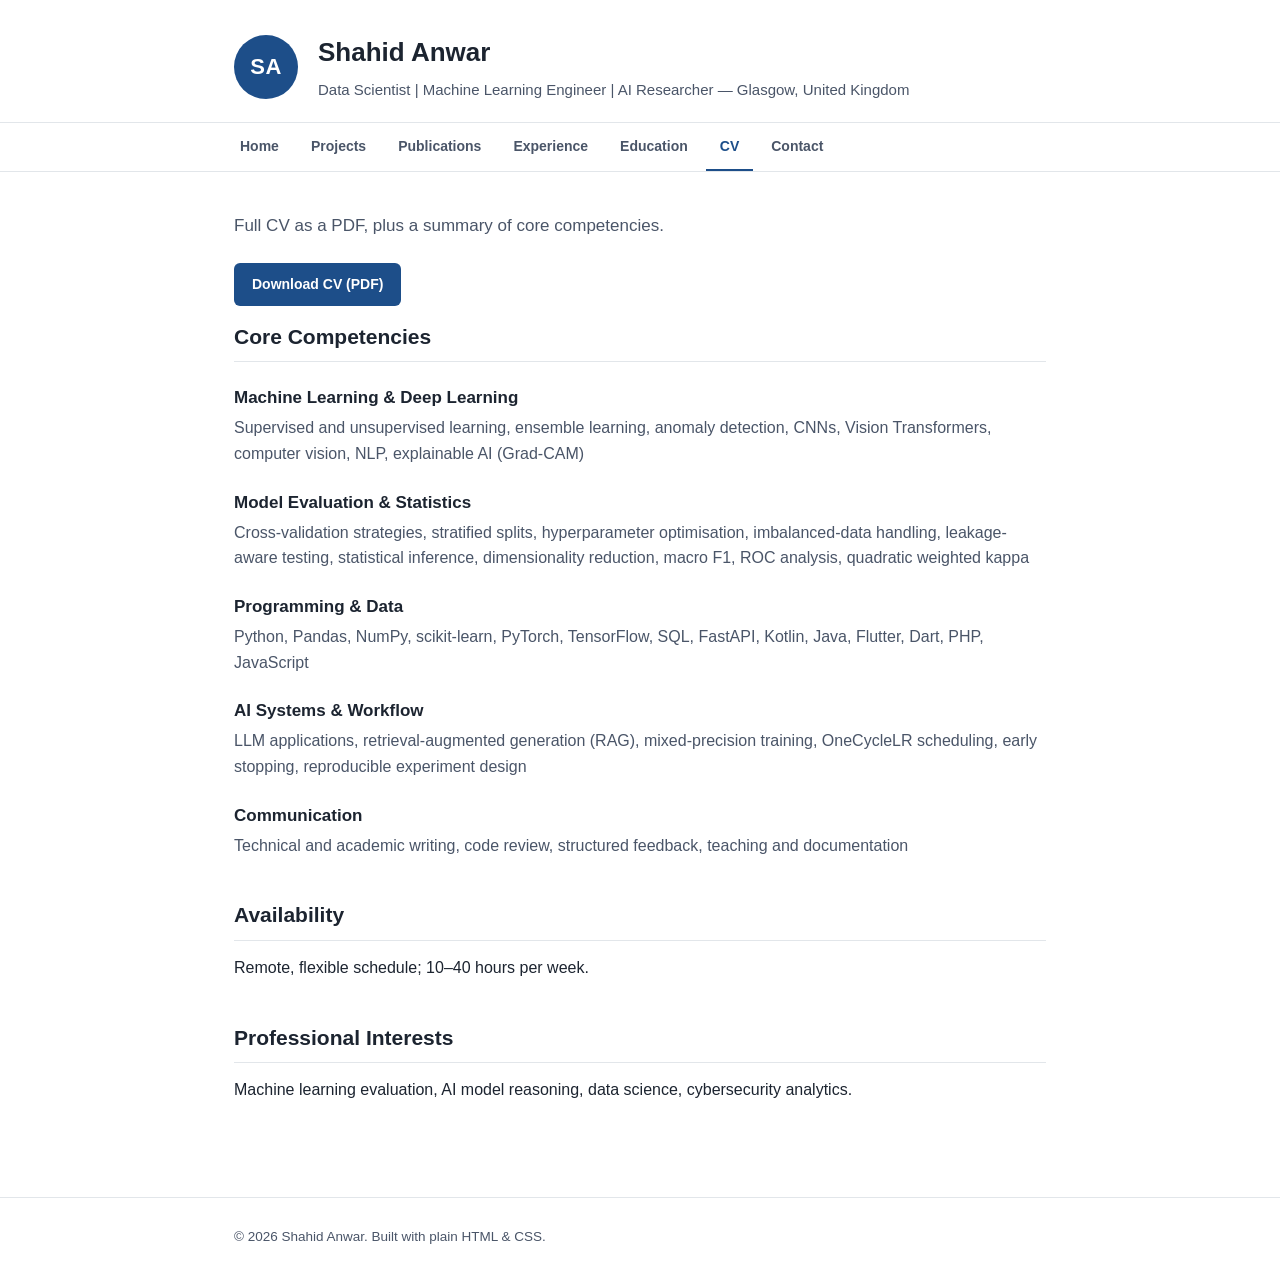
==== cv.html @ e5426f87 "Initial personal website" ====
<!DOCTYPE html>
<html lang="en">
<head>
<meta charset="UTF-8">
<meta name="viewport" content="width=device-width, initial-scale=1.0">
<title>CV | Shahid Anwar</title>
<link rel="stylesheet" href="css/style.css">
</head>
<body>
<header class="site-header">
  <div class="header-inner">
    <div class="avatar">SA</div>
    <div class="header-text">
      <h1>Shahid Anwar</h1>
      <p class="role">Data Scientist | Machine Learning Engineer | AI Researcher &mdash; Glasgow, United Kingdom</p>
    </div>
  </div>
  <nav class="site-nav">
    <ul>
      <li><a href="index.html">Home</a></li>
      <li><a href="projects.html">Projects</a></li>
      <li><a href="publications.html">Publications</a></li>
      <li><a href="experience.html">Experience</a></li>
      <li><a href="education.html">Education</a></li>
      <li><a href="cv.html" class="active">CV</a></li>
      <li><a href="contact.html">Contact</a></li>
    </ul>
  </nav>
</header>

<main>
  <div class="wrap">
    <p class="lede">Full CV as a PDF, plus a summary of core competencies.</p>
    <p><a class="btn" href="assets/Shahid_Anwar_CV.pdf" download>Download CV (PDF)</a></p>

    <h2>Core Competencies</h2>

    <div class="skill-group">
      <h3>Machine Learning &amp; Deep Learning</h3>
      <p>Supervised and unsupervised learning, ensemble learning, anomaly detection, CNNs, Vision Transformers, computer vision, NLP, explainable AI (Grad-CAM)</p>
    </div>

    <div class="skill-group">
      <h3>Model Evaluation &amp; Statistics</h3>
      <p>Cross-validation strategies, stratified splits, hyperparameter optimisation, imbalanced-data handling, leakage-aware testing, statistical inference, dimensionality reduction, macro F1, ROC analysis, quadratic weighted kappa</p>
    </div>

    <div class="skill-group">
      <h3>Programming &amp; Data</h3>
      <p>Python, Pandas, NumPy, scikit-learn, PyTorch, TensorFlow, SQL, FastAPI, Kotlin, Java, Flutter, Dart, PHP, JavaScript</p>
    </div>

    <div class="skill-group">
      <h3>AI Systems &amp; Workflow</h3>
      <p>LLM applications, retrieval-augmented generation (RAG), mixed-precision training, OneCycleLR scheduling, early stopping, reproducible experiment design</p>
    </div>

    <div class="skill-group">
      <h3>Communication</h3>
      <p>Technical and academic writing, code review, structured feedback, teaching and documentation</p>
    </div>

    <h2>Availability</h2>
    <p>Remote, flexible schedule; 10&ndash;40 hours per week.</p>

    <h2>Professional Interests</h2>
    <p>Machine learning evaluation, AI model reasoning, data science, cybersecurity analytics.</p>
  </div>
</main>

<footer class="site-footer">
  <div class="wrap">
    &copy; <span id="year"></span> Shahid Anwar. Built with plain HTML &amp; CSS.
  </div>
</footer>
<script>document.getElementById('year').textContent = new Date().getFullYear();</script>
</body>
</html>
---- css/style.css ----
:root {
  --ink: #1c2430;
  --ink-soft: #4a5568;
  --line: #e2e6ea;
  --accent: #1d4e89;
  --accent-soft: #eaf1fb;
  --bg: #ffffff;
  --bg-alt: #f7f9fb;
  --max: 860px;
}

* { box-sizing: border-box; }

html { scroll-behavior: smooth; }

body {
  margin: 0;
  font-family: -apple-system, "Segoe UI", Helvetica, Arial, sans-serif;
  color: var(--ink);
  background: var(--bg);
  line-height: 1.6;
  font-size: 16px;
}

a { color: var(--accent); text-decoration: none; }
a:hover { text-decoration: underline; }

.wrap { max-width: var(--max); margin: 0 auto; padding: 0 24px; }

header.site-header {
  border-bottom: 1px solid var(--line);
  background: var(--bg);
}

.header-inner {
  display: flex;
  align-items: center;
  gap: 20px;
  padding: 32px 24px 20px;
  max-width: var(--max);
  margin: 0 auto;
}

.avatar {
  width: 64px;
  height: 64px;
  border-radius: 50%;
  background: var(--accent);
  color: #fff;
  display: flex;
  align-items: center;
  justify-content: center;
  font-weight: 600;
  font-size: 22px;
  letter-spacing: 0.5px;
  flex-shrink: 0;
}

.header-text h1 {
  margin: 0 0 4px;
  font-size: 26px;
  font-weight: 700;
}

.header-text p.role {
  margin: 0;
  color: var(--ink-soft);
  font-size: 15px;
}

nav.site-nav {
  border-top: 1px solid var(--line);
}

nav.site-nav ul {
  list-style: none;
  display: flex;
  flex-wrap: wrap;
  gap: 4px;
  margin: 0;
  padding: 0 16px;
  max-width: var(--max);
  margin: 0 auto;
}

nav.site-nav a {
  display: inline-block;
  padding: 12px 14px;
  color: var(--ink-soft);
  font-size: 14px;
  font-weight: 600;
  border-bottom: 2px solid transparent;
}

nav.site-nav a:hover {
  color: var(--accent);
  text-decoration: none;
}

nav.site-nav a.active {
  color: var(--accent);
  border-bottom-color: var(--accent);
}

main { padding: 40px 0 80px; }

main h2 {
  font-size: 21px;
  margin: 40px 0 14px;
  padding-bottom: 8px;
  border-bottom: 1px solid var(--line);
}
main h2:first-of-type { margin-top: 0; }

main h3 { font-size: 17px; margin: 22px 0 2px; }

p { margin: 0 0 14px; }

.lede {
  font-size: 17px;
  color: var(--ink-soft);
  margin-bottom: 24px;
}

.tag-row {
  display: flex;
  flex-wrap: wrap;
  gap: 8px;
  margin: 4px 0 18px;
}

.tag {
  background: var(--accent-soft);
  color: var(--accent);
  font-size: 12.5px;
  font-weight: 600;
  padding: 4px 10px;
  border-radius: 20px;
}

ul.bullets { margin: 8px 0 0; padding-left: 20px; }
ul.bullets li { margin-bottom: 6px; }

.quick-links { margin: 0; padding-left: 20px; }
.quick-links li { margin-bottom: 8px; }

.card {
  background: var(--bg-alt);
  border: 1px solid var(--line);
  border-radius: 10px;
  padding: 20px 22px;
  margin-bottom: 22px;
}

.card .meta {
  color: var(--ink-soft);
  font-size: 13.5px;
  margin-bottom: 10px;
}

.job {
  padding-bottom: 22px;
  margin-bottom: 22px;
  border-bottom: 1px solid var(--line);
}
.job:last-child { border-bottom: none; }

.job .when {
  color: var(--ink-soft);
  font-size: 13.5px;
  font-weight: 600;
}

.skill-group { margin-bottom: 16px; }
.skill-group h3 { margin-bottom: 4px; }
.skill-group p { color: var(--ink-soft); margin-bottom: 0; }

.btn {
  display: inline-block;
  background: var(--accent);
  color: #fff;
  font-weight: 600;
  font-size: 14px;
  padding: 10px 18px;
  border-radius: 6px;
  border: none;
  cursor: pointer;
}
.btn:hover { background: #163e6d; text-decoration: none; }

.contact-row {
  display: flex;
  flex-wrap: wrap;
  gap: 10px 28px;
  margin: 4px 0 20px;
}
.contact-row div { font-size: 15px; }
.contact-row span.label {
  display: block;
  font-size: 12px;
  text-transform: uppercase;
  letter-spacing: 0.5px;
  color: var(--ink-soft);
  margin-bottom: 2px;
}

#email-reveal-box { margin-top: 6px; font-size: 15px; }

footer.site-footer {
  border-top: 1px solid var(--line);
  padding: 28px 0 40px;
  color: var(--ink-soft);
  font-size: 13.5px;
}

@media (max-width: 560px) {
  .header-inner { padding: 24px 20px 14px; }
  nav.site-nav ul { padding: 0 8px; }
  nav.site-nav a { padding: 10px 9px; font-size: 13px; }
}
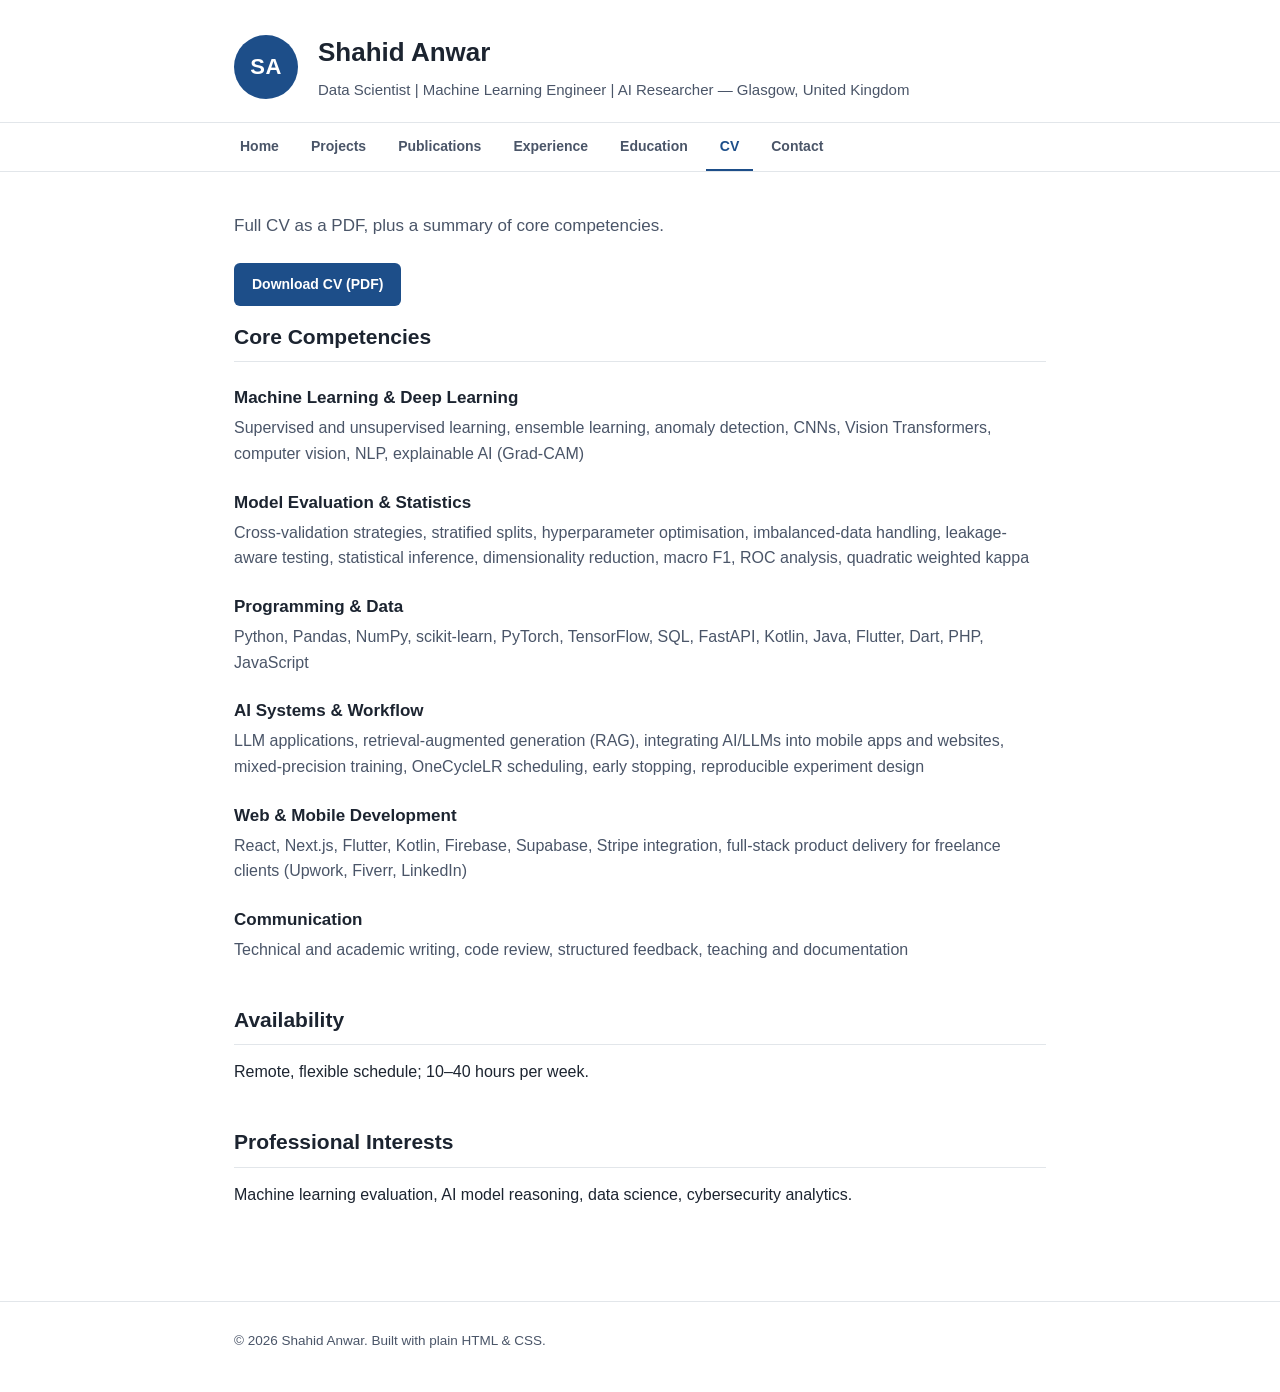
==== commit 64e730d2: "Add publications, AI projects, freelance experience and teaching detail" ====
--- a/cv.html
+++ b/cv.html
@@ -52,7 +52,12 @@
 
     <div class="skill-group">
       <h3>AI Systems &amp; Workflow</h3>
-      <p>LLM applications, retrieval-augmented generation (RAG), mixed-precision training, OneCycleLR scheduling, early stopping, reproducible experiment design</p>
+      <p>LLM applications, retrieval-augmented generation (RAG), integrating AI/LLMs into mobile apps and websites, mixed-precision training, OneCycleLR scheduling, early stopping, reproducible experiment design</p>
+    </div>
+
+    <div class="skill-group">
+      <h3>Web &amp; Mobile Development</h3>
+      <p>React, Next.js, Flutter, Kotlin, Firebase, Supabase, Stripe integration, full-stack product delivery for freelance clients (Upwork, Fiverr, LinkedIn)</p>
     </div>
 
     <div class="skill-group">
